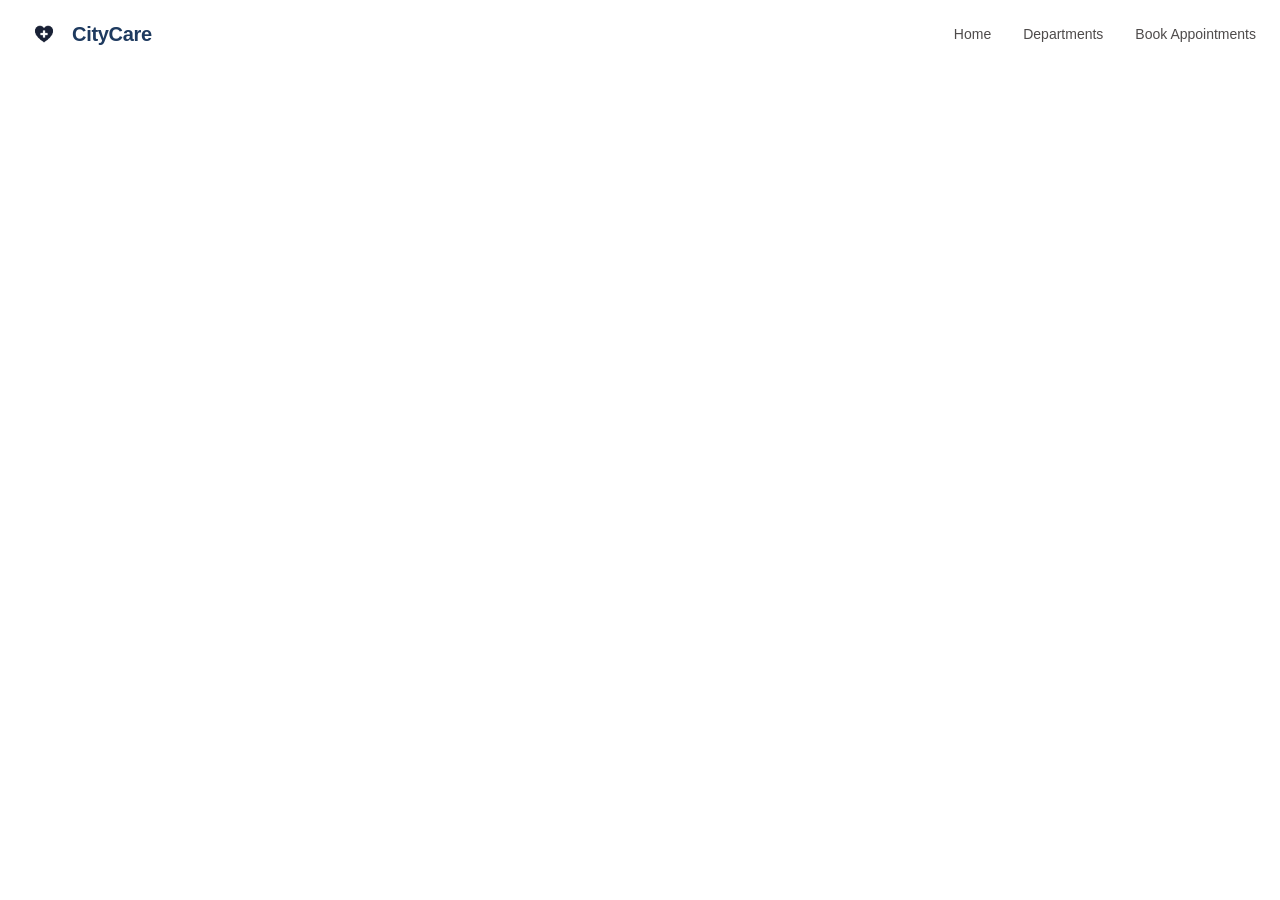
==== index.html @ 742a485a "Initial Setup" ====
<!DOCTYPE html>
<html lang="en">
<head>
    <meta charset="UTF-8">
    <meta name="viewport" content="width=device-width, initial-scale=1.0">
    <title>Homepage</title>
    <link rel="stylesheet" href="style.css">
</head>
    <body>
        
            <header>
                <div class="nav">
                    <button class="logo-area">
                        <div class="logo">
                        </div>
                        <div class="citycare">
                            CityCare
                        </div>
                    </button>
                    <nav>
                        <button class="navbuttons">
                            Home
                        </button>
                        <button class="navbuttons">
                            Departments
                        </button>
                        <button class="navbuttons">
                            Book Appointments
                        </button>
                        
                    </nav>
                </div>
            </header>
            <section id="hero">

            </section>
            <section>

            </section>
    
    </body>
</html>
---- style.css ----
*{
    margin: 0;
    padding: 0;
    box-sizing: border-box;
}



header{
    background-color: white;
    position: sticky;
    top: 0px;
}

.nav{
    
    height: 68px;
    display: flex;
    align-items: center;
    justify-content: space-between;
    flex-wrap: wrap;
    color: black;
    padding: 0px 24px;
    gap: 24px;
}

.logo-area{
    display: flex;
    align-items: center;
    background: none;
    gap: 8px;
    padding: 0px;
    border-style: none;
}

.logo{
    width: 40px;
    height: 40px;
    background-image: url('images/logo_citycare.jpg');
    background-size: cover;
    background-position: center;
    display: inline-block;
} 

.citycare{
    font-size: 20px;
    letter-spacing: -0.3px;
    font-weight: 700;
    color: rgb(30, 58, 95);
}

nav{
    display: flex;
    gap: 32px;
    align-items: center;
    flex-wrap: wrap;
}
.navbuttons{
    display: flex;
    align-items: center;
    background: none;
    padding: 0px;
    border-style: none;
    font-size: 14px;
    color:rgb(78, 75, 75);
}
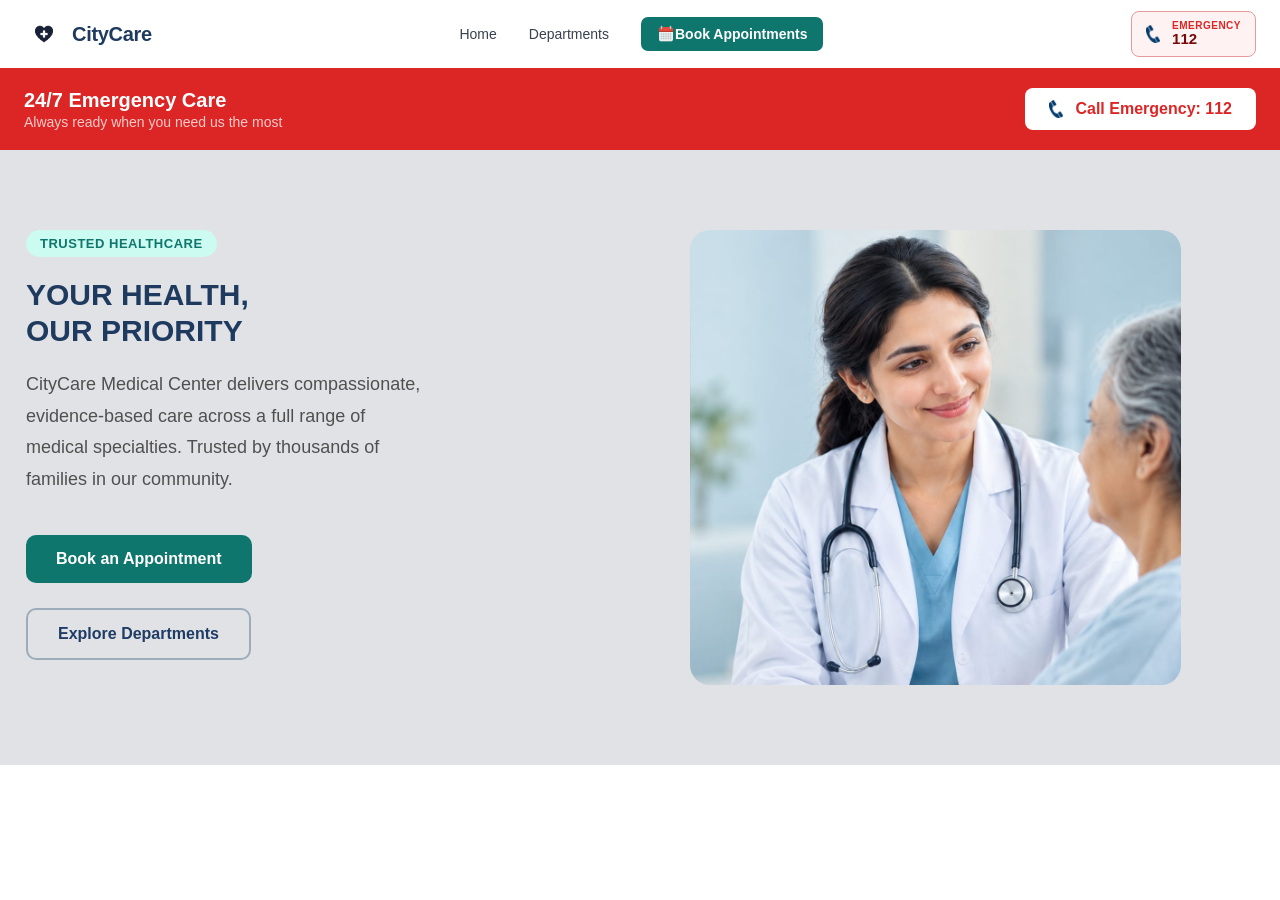
==== commit 64747537: "Home-1" ====
--- a/index.html
+++ b/index.html
@@ -24,15 +24,63 @@
                         <button class="navbuttons">
                             Departments
                         </button>
-                        <button class="navbuttons">
+                        <button class="navbuttons" id="appointment_button">
+                            <div class="appointment_calendar">
+                            </div>
                             Book Appointments
                         </button>
                         
                     </nav>
+                    <div class="emergency_button">
+                        <div class="phone_logo"></div>
+                        <div>
+                            <div class="emergency">
+                                EMERGENCY
+                            </div>
+                            <div class="emergency_contact">
+                                112
+                            </div>
+                        </div>
+                    </div>
                 </div>
             </header>
-            <section id="hero">
-
+            <main>
+                <div class="red_banner">
+                    <div>
+                        <div class="emergency_247">
+                            24/7 Emergency Care
+                        </div>
+                        <div class="emergency_247_content">
+                            Always ready when you need us the most
+                        </div>
+                    </div>
+                    <div class="emergency_button_main">
+                        <div class="phone_logo"></div>
+                            Call Emergency: 112
+                    </div>
+                </div>
+            </main>
+            <section class="hero">
+                <div>
+                    <div class="trusted_healthcare">
+                        TRUSTED HEALTHCARE
+                    </div>
+                    <h1 class="health_priority">
+                        YOUR HEALTH,<br> OUR PRIORITY
+                    </h1>
+                    <p class="hero_description">
+                        CityCare Medical Center delivers compassionate, evidence-based care across a full range of medical specialties. Trusted by thousands of families in our community.
+                    </p>
+                    <div class="hero_buttons_flex" >
+                        <div class="hero_buttons" id="appointment_button_main">
+                            Book an Appointment
+                        </div>
+                        <div class="hero_buttons" id="explore_dept">
+                            Explore Departments
+                        </div>
+                    </div>
+                </div>
+                <div class="doctor_image"></div>
             </section>
             <section>
 
--- a/style.css
+++ b/style.css
@@ -2,6 +2,7 @@
     margin: 0;
     padding: 0;
     box-sizing: border-box;
+    font-family: sans-serif;
 }
 
 
@@ -62,7 +63,162 @@
     padding: 0px;
     border-style: none;
     font-size: 14px;
-    color:rgb(78, 75, 75);
-}
-
-
+    color:#374151;
+    cursor: pointer;
+}
+
+.appointment_calendar{
+    height: 18px;
+    width: 18px;
+    background-image: url('images/calendar.png');
+    background-size: contain;
+    background-repeat: no-repeat;
+}
+
+#appointment_button{
+    background-color:rgb(15, 118, 110);
+    color: white;
+    font-weight: 600;
+    display: flex;
+    align-items: center;
+    padding: 8px 16px;
+    border-radius: 7px;
+}
+
+.phone_logo{
+    height: 18px;
+    width: 18px;
+    background-image: url('images/phone_logo.png');
+    background-size: contain;
+    background-repeat: no-repeat;
+}
+
+.emergency_button{
+    display: flex;
+    align-items: center;
+    gap: 8px;
+    padding: 8px 14px;
+    background-color: rgb(254, 242, 242);
+    border: 1px solid rgb(231, 154, 154);
+    border-radius: 8px;
+}
+
+.emergency{
+    font-size: 10px;
+    color: rgb(220, 38, 38);
+    font-weight: 600;
+    letter-spacing: 0.5px;
+}
+
+.emergency_contact{
+    font-size: 15px;
+    line-height: 1.1;
+    color: rgb(121, 8, 8);
+    font-weight: 700;
+}
+
+.red_banner{
+    display: flex;
+    align-items: center;
+    padding: 20px 24px;
+    background-color: rgb(220, 38, 38);
+    justify-content: space-between;
+    color: white;
+}
+
+.emergency_247{
+    font-weight: 700;
+    font-size: 20px;
+    margin-bottom: 2px;
+}
+
+.emergency_247_content{
+    color:rgb(254, 202, 202);
+    font-size: 14px;
+}
+
+.emergency_button_main{
+    display: flex;
+    align-items: center;
+    padding: 12px 24px;
+    gap: 8px;
+    background-color: white;
+    font-weight: 700;
+    color: rgb(220, 38, 38);
+    border-radius: 8px;
+    font-size: 16px;
+}
+
+.hero{
+    padding: 80px 26px;
+    display: grid;
+    grid-template-columns: 50% 40%;
+    background-color:#e1e2e6;
+    gap: 50px;
+}
+
+.trusted_healthcare{
+    color:rgb(15, 118, 110);
+    background-color: rgb(204, 251, 241);
+    border-radius: 100px;
+    font-size: 13px;
+    letter-spacing: 0.5px;
+    padding: 6px 14px;
+    margin-bottom: 20px;
+    font-weight: 600;
+    display: inline-block;
+}
+
+.doctor_image{
+    background-image: url('images/care_point.jpeg');
+    background-size: cover;
+    background-position: center;
+    border-radius: 20px;
+}
+
+.health_priority{
+    font-weight: 800;
+    font-size: 30px;
+    color: rgb(30, 58, 95);
+    margin-bottom: 20px;
+    line-height: 1.2;
+}
+
+.hero_description{
+    font-size: 18px;
+    color: rgb(80, 80, 80);
+    margin-bottom: 40px;
+    line-height: 1.75;
+    max-width: 400px;
+}
+
+.hero_buttons_flex{
+    display: flex;
+    flex-direction: column;
+    align-items: flex-start;
+}
+
+.hero_buttons{
+    font-weight: 700;
+    padding: 15px 30px;
+    border-radius: 10px;
+    margin-bottom: 25px;
+    cursor: pointer;
+}
+
+#appointment_button_main{
+    background-color:rgb(15, 118, 110);
+    color: white;
+    font-weight: 700;
+    padding: 15px 30px;
+    border-radius: 10px;
+    margin-bottom: 25px;
+    cursor: pointer;
+}
+
+#explore_dept{
+    background-color: transparent;
+    color: rgb(30, 60, 100);
+    border: 2px solid rgb(157, 172, 187);
+    
+}
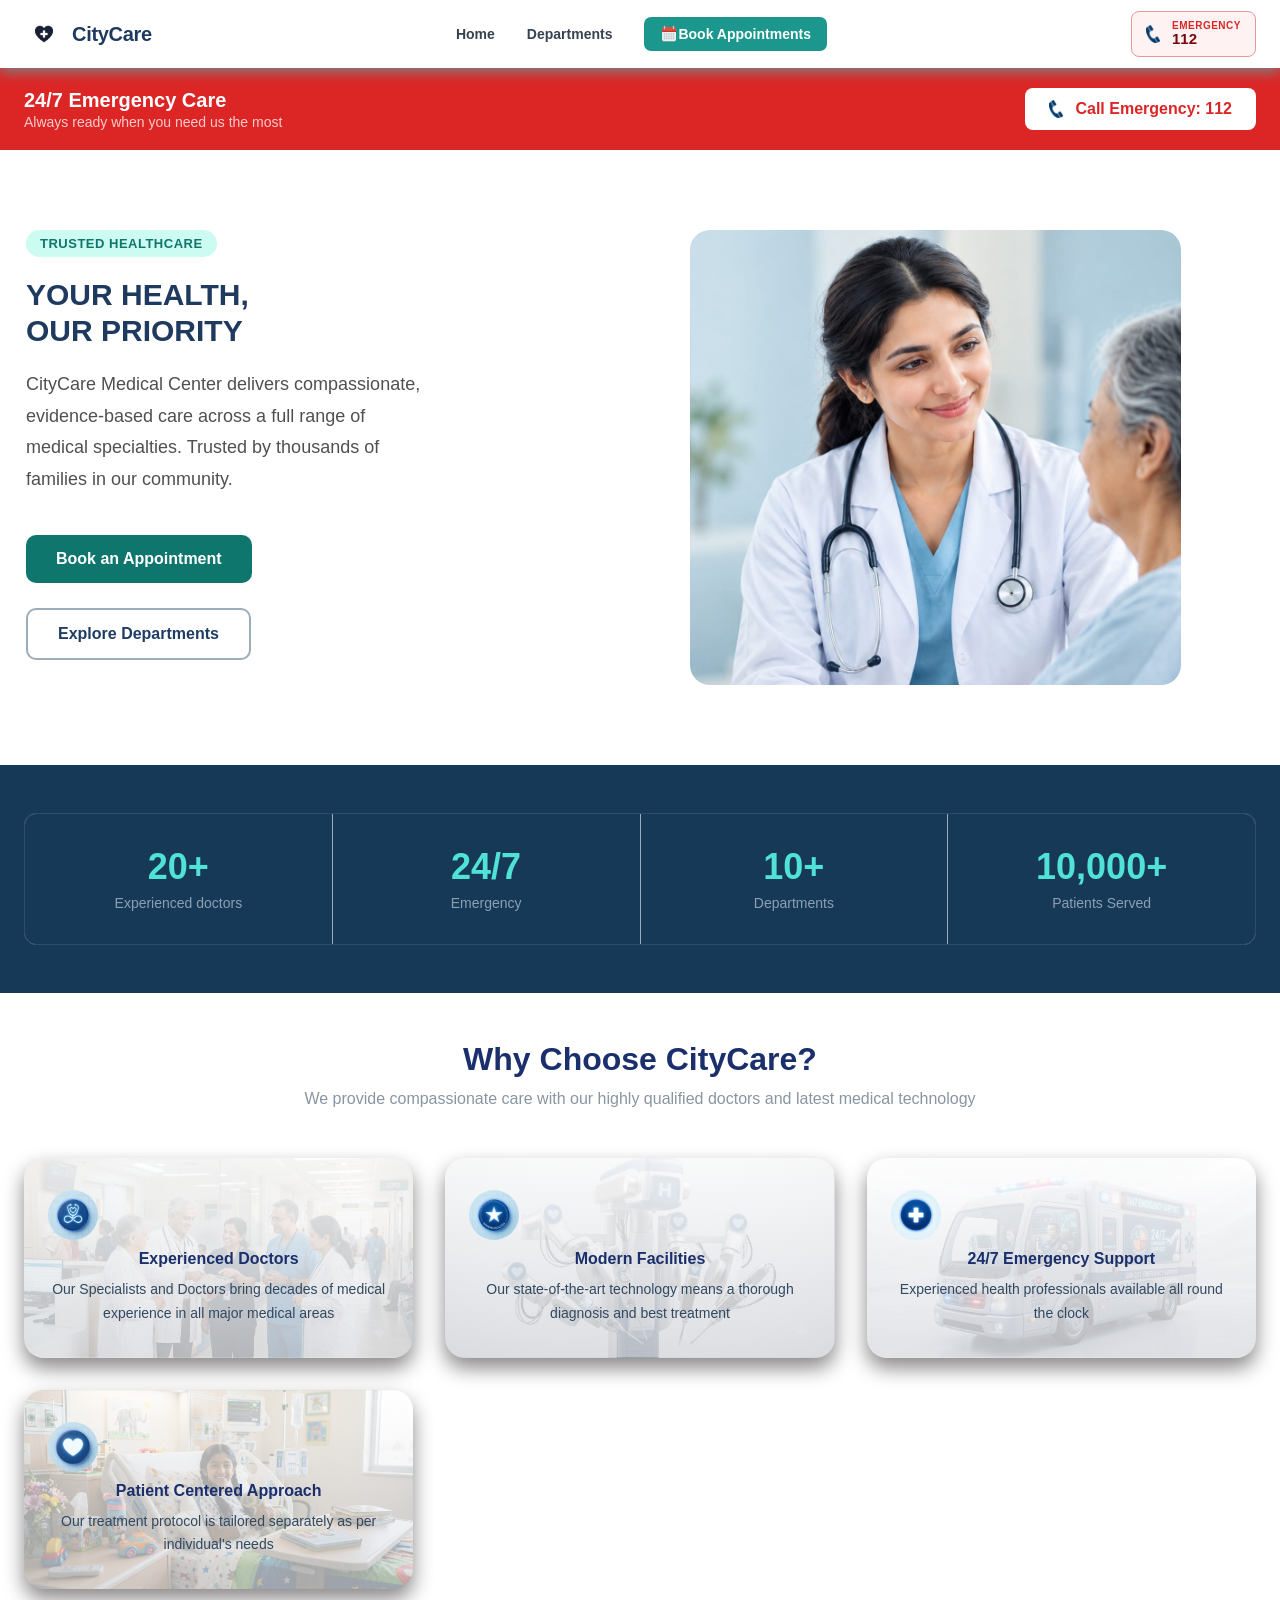
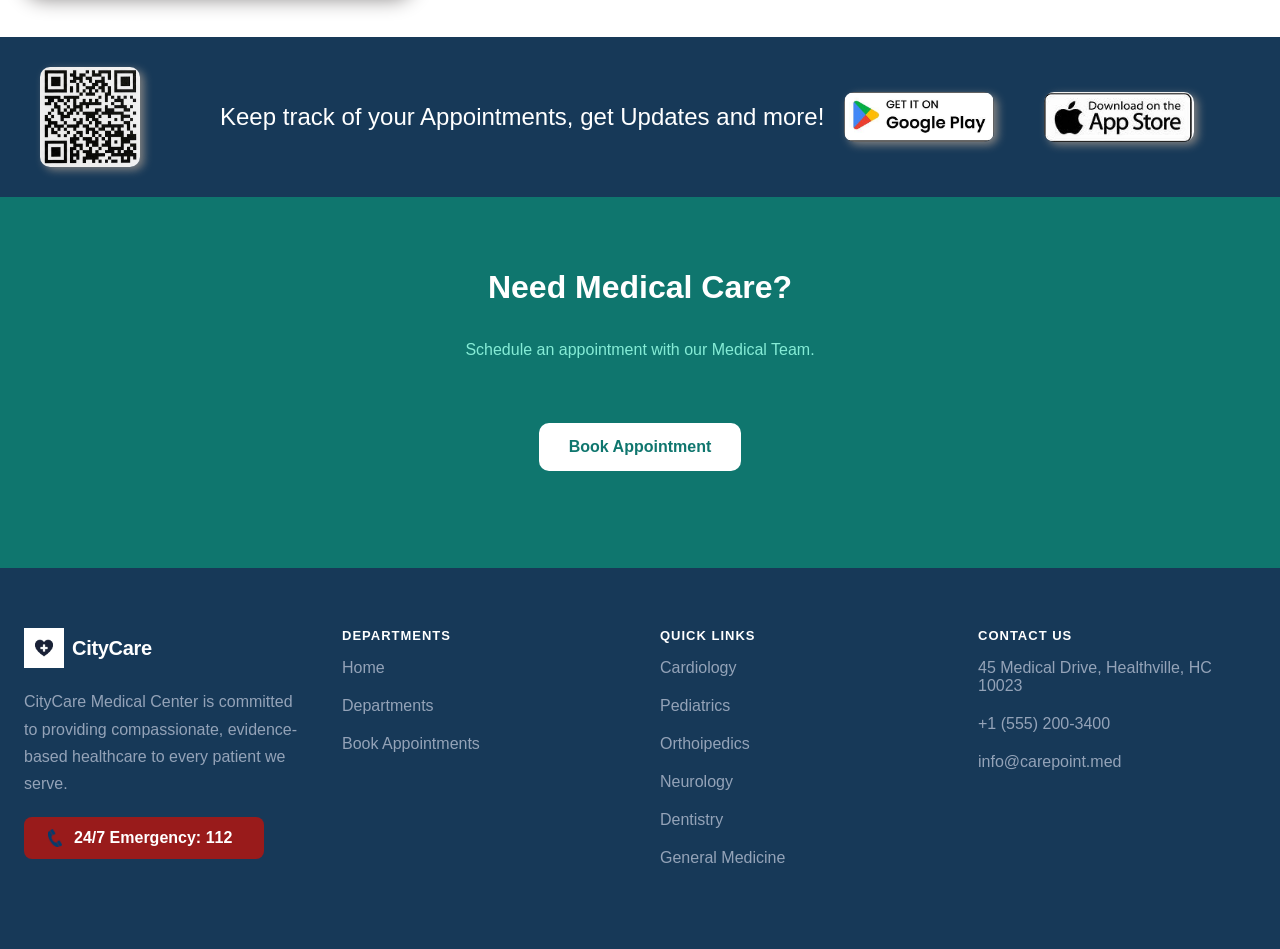
==== commit bf10f781: "Task1 Complete" ====
--- a/index.html
+++ b/index.html
@@ -18,17 +18,17 @@
                         </div>
                     </button>
                     <nav>
-                        <button class="navbuttons">
+                        <a href="index.html" class="navbuttons">
                             Home
-                        </button>
-                        <button class="navbuttons">
+                        </a>
+                        <a href="departments.html" class="navbuttons">
                             Departments
-                        </button>
-                        <button class="navbuttons" id="appointment_button">
+                        </a>
+                        <a href="appointment.html" class="navbuttons" id="appointment_button">
                             <div class="appointment_calendar">
                             </div>
                             Book Appointments
-                        </button>
+                        </a>
                         
                     </nav>
                     <div class="emergency_button">
@@ -82,9 +82,174 @@
                 </div>
                 <div class="doctor_image"></div>
             </section>
-            <section>
+            <section class="services">
+                <div class="services_container">
+                    <div class="services_item">
+                        <div >20+</div>
+                        <span>
+                        Experienced doctors
+                        </span>
+                    </div>
+                    <div class="services_item">
+                       <div>24/7</div>
+                       <span>
+                        Emergency
+                        </span>
+                    </div>
+                    <div class="services_item">
+                        <div>10+</div>
+                        <span>
+                        Departments
+                        </span>
+                    </div>
+                    <div class="services_item">
+                        <div>10,000+</div>
+                        <span>
+                        Patients Served
+                        </span>
+                    </div>
+                </div>
+            </section>
+            <section class="whyus">
+                <div class="whyus_heading">
+                    <h2>
+                        Why Choose CityCare?
+                    </h2>
+                    <p>
+                        We provide compassionate care with our highly qualified doctors and latest medical technology
+                    </p>
+                </div>
+                <div class="whyus_container">
+                    <div class="whyus_item" style="background-image:linear-gradient(rgba(255, 255, 255, .9), rgba(225, 226, 230, .8)), url('images/experienced_doctors.png'); background-position: center; background-size: cover;">
+                        <div class="whyus_image" id="experienced_doctors"></div>
+                        <div >Experienced Doctors</div>
+                        <span>
+                        Our Specialists and Doctors bring decades of medical experience in all major medical areas
+                        </span>
+                    </div>
+                    <div class="whyus_item" style="background-image:linear-gradient(rgba(255, 255, 255, .9), rgba(225, 226, 230, .8)), url('images/robotic_surgery.jpeg'); background-position: center; background-size: cover;">
+                        <div class="whyus_image" id="modern_facilities"></div>
+                       <div>Modern Facilities</div>
+                       <span>
+                        Our state-of-the-art technology means a thorough diagnosis and best treatment
+                        </span>
+                    </div>
+                    <div class="whyus_item" style="background-image:linear-gradient(rgba(255, 255, 255, .9), rgba(225, 226, 230, .8)), url('images/ambulance.jpeg'); background-position: center; background-size: cover;">
+                        <div class="whyus_image" id="emergency"></div>
+                        <div>24/7 Emergency Support</div>
+                        <span>
+                        Experienced health professionals available all round the clock
+                        </span>
+                    </div>
+                    <div class="whyus_item" style="background-image:linear-gradient(rgba(255, 255, 255, .7), rgba(225, 226, 230, .7)), url('images/child.png'); background-position: center; background-size: cover;">
+                        <div class="whyus_image" id="patient_centered"></div>
+                        <div>Patient Centered Approach</div>
+                        <span>
+                            Our treatment protocol is tailored separately as per individual's needs
+                        </span>
+                    </div>
+                </div>
+            </section>
+            <section class="download">
+                <div class="download_flex">
+                    <div class="qr"></div>
+                    <div class="download_content">
+                        Keep track of your Appointments, get Updates and more!
+                    </div>
+                    <div class="play_and_app">
+                            
+                            <div class="playicon"></div>
+                        
+                            <div class="appicon"></div>
+                    </div>
+                </div>
+            </section>
+            <section class="cta">
+                <div class="cta_flex">
+                    <div class="cta_heading">
+                        Need Medical Care?
+                    </div>
+                    <div class="cta_content">
+                        Schedule an appointment with our Medical Team.
 
-            </section>
-    
+                    </div>
+                    <div class="cta_button">
+                        Book Appointment
+                    </div>
+                </div>
+            </section>
+            <footer class="footer">
+                <div class="footer_container">
+                    <div class="footer_item">
+                        <div class="logo-area">
+                            <div class="logo">
+                            </div>
+                            <div class="citycare">
+                                CityCare
+                            </div>
+                        </div>
+                        <div class="footer_content">
+                        CityCare Medical Center is committed to providing compassionate, evidence-based healthcare to every patient we serve.
+                        </div>
+                        <div class="emergency_button_main">
+                            <div class="phone_logo"></div>
+                                24/7 Emergency: 112
+                        </div>
+                    </div>
+                    
+                    <div class="footer_item">
+                        <h4>
+                            DEPARTMENTS
+                        </h4>
+                        <a href="#">
+                            Home
+                        </a>
+                        <a href="#">
+                            Departments
+                        </a>
+                        <a href="#">
+                            Book Appointments
+                        </a>
+                    </div>
+                    <div class="footer_item">
+                        <h4>
+                            QUICK LINKS
+                        </h4>
+                        <a href="#">
+                            Cardiology
+                        </a>
+                        <a href="#">
+                            Pediatrics
+                        </a>
+                        <a href="#">
+                            Orthoipedics
+                        </a>
+                        <a href="#">
+                            Neurology
+                        </a>
+                        <a href="#">
+                            Dentistry
+                        </a>
+                        <a href="#">
+                            General Medicine
+                        </a>
+
+                    </div>
+                    <div class="footer_item">
+                        <h4>
+                            CONTACT US
+                        </h4>
+                        <a href="#">
+                            45 Medical Drive, Healthville, HC 10023
+                        </a>
+                        <a href="#">
+                            +1 (555) 200-3400
+                        </a>
+                        <a href="#">
+                            info@carepoint.med
+                        </a>
+                    </div>
+                </div>
+            </footer>
     </body>
 </html>
--- a/style.css
+++ b/style.css
@@ -11,6 +11,7 @@
     background-color: white;
     position: sticky;
     top: 0px;
+    box-shadow: 0px 4px 12px grey;
 }
 
 .nav{
@@ -40,7 +41,7 @@
     background-image: url('images/logo_citycare.jpg');
     background-size: cover;
     background-position: center;
-    display: inline-block;
+    /* display: inline-block; */
 } 
 
 .citycare{
@@ -63,8 +64,18 @@
     padding: 0px;
     border-style: none;
     font-size: 14px;
+    font-weight: 600;
+    text-decoration: none;
     color:#374151;
     cursor: pointer;
+    transition: color .4s;
+}
+
+.navbuttons:hover{
+    color: rgb(7, 116, 97);
+}
+.navbuttons:active{
+    color: rgb(7, 116, 97);
 }
 
 .appointment_calendar{
@@ -76,13 +87,18 @@
 }
 
 #appointment_button{
-    background-color:rgb(15, 118, 110);
+    background-color:rgb(28, 151, 141);
     color: white;
     font-weight: 600;
     display: flex;
     align-items: center;
     padding: 8px 16px;
     border-radius: 7px;
+    transition: background-color .3s;
+}
+
+#appointment_button:hover{
+    background-color: rgb(3, 71, 60);
 }
 
 .phone_logo{
@@ -153,7 +169,7 @@
     padding: 80px 26px;
     display: grid;
     grid-template-columns: 50% 40%;
-    background-color:#e1e2e6;
+    background-color:#ffffff;
     gap: 50px;
 }
 
@@ -205,7 +221,9 @@
     margin-bottom: 25px;
     cursor: pointer;
 }
-
+.hero_buttons:hover {
+    box-shadow: 3px 4px 6px rgb(77, 74, 74);
+}
 #appointment_button_main{
     background-color:rgb(15, 118, 110);
     color: white;
@@ -221,4 +239,514 @@
     color: rgb(30, 60, 100);
     border: 2px solid rgb(157, 172, 187);
     
+}
+
+.services{
+    padding: 48px 24px;
+    background-color: rgb(23, 57, 88);
+    
+}
+
+.services_container{
+    display: grid;
+    grid-template-columns: repeat(4, 1fr);
+    gap: 1px;
+    border-radius: 12px;
+    overflow: hidden;
+    border: 1px solid rgb(45, 74, 112);
+    background-color: rgb(157, 172, 187);;
+}
+
+.services_item{
+    padding: 32px 24px;
+    text-align: center;
+    background-color: rgb(23, 57, 88);
+}
+
+.services_item span{
+    font-size: 14px;
+    font-weight: 500;
+    color:rgb(140, 160, 180)
+}
+.services_item div{
+    font-weight: 800;
+    font-size: 36px;
+    color: rgb(80, 226, 214);
+    margin-bottom: 6px;
+}
+
+.whyus{
+    padding: 48px 24px;
+    background-color: #ffffff;
+    text-align: center;
+    
+}
+
+.whyus_container{
+    display: grid;
+    grid-template-columns: 1fr 1fr 1fr;
+    gap: 32px;
+}
+
+.whyus_item{
+    padding: 32px 24px;
+    text-align: center;
+    background-color: #e1e2e6;
+    border-radius: 20px;
+    box-shadow: 0px 10px 20px rgb(138, 135, 135);
+    transition: transform .2s;
+}
+
+.whyus_item:hover{
+    transform: translateY(-10px);
+}
+
+.whyus_image{
+    width: 50px;
+    height: 50px;
+    background-size: cover;
+    background-position: center;
+    justify-self: center;
+    border-radius: 50%;
+}
+#emergency{
+    background-image: url('images/247_emergency2.jpeg');
+}
+#modern_facilities{
+    background-image: url('images/modern_facilities.jpeg');
+}
+#experienced_doctors{
+    background-image: url('images/stethoscope.jpeg');
+}
+#patient_centered{
+    background-image: url('images/heart.jpeg');
+}
+
+.whyus_item span{
+    font-size: 14px;
+    font-weight: 500;
+    line-height: 1.7;
+    color:rgb(48, 73, 97);
+}
+.whyus_item div{
+    font-weight: 700;
+    font-size: 16px;
+    color: rgb(26, 47, 107);
+    margin-bottom: 10px;
+}
+
+.whyus_heading{
+    margin-bottom: 50px;
+}
+
+.whyus_heading h2{
+    font-weight: 800;
+    font-size: 32px;
+    color: rgb(26, 47, 107);
+    margin-bottom: 12px;
+}
+
+.whyus_heading p{
+    color:rgb(137, 149, 161);
+}
+
+.download{
+    /* background-color: #4E9BC4; */
+    background-color:rgb(23, 57, 88);
+    padding: 30px 40px;
+}
+
+.download_flex{
+    display: flex;
+    align-items: center;
+    gap: 20px;
+}
+
+.qr{
+    height: 100px;
+    width:100px;
+    background-image: url('images/qr.jpeg');
+    background-size: cover;
+    background-position: center;
+    box-shadow: 4px 3px 8px grey;
+    border-radius: 10px;
+    margin-right: 60px;
+}
+
+.download_content{
+    color: white;
+    font-size: 24px;
+    font-weight: 500;
+}
+
+.play_and_app{
+    display: flex;
+    align-items: center;
+    gap: 50px;
+}
+
+
+
+.playicon{
+    width: 150px;
+    height: 50px;
+    background-image: url('images/google_play.jpeg');
+    background-size: contain;
+    border-radius: 10px;
+    box-shadow: 4px 3px 8px grey;
+    transition: translate .2s;
+
+}
+.playicon:hover{
+    transform: translateY(-5px);
+}
+.appicon{
+    width: 150px;
+    height: 50px;
+    background-image: url('images/app_store.jpeg');
+    background-size: cover;
+    border-radius: 10px;
+    box-shadow: 4px 3px 8px grey;
+    transition: transform .2s;
+}
+.appicon:hover{
+    transform: translateY(-5px);
+}
+
+.cta{
+    background-color: rgb(15, 118, 110);
+    padding: 72px 24px;
+    font-weight: 700;
+}
+.cta_flex{
+    display: flex;
+    flex-direction: column;
+    justify-content: center;
+    align-items: center;
+    gap: 30px;
+}
+
+.cta_heading{
+    font-size: 32px;
+    color: white;
+    
+}
+
+.cta_content{
+    color: rgb(133, 236, 214);
+    line-height: 1.7;
+    margin-bottom: 30px;
+    font-size: 16px;
+    font-weight: 500;
+}
+
+.cta_button{
+    padding: 15px 30px;
+    border-radius: 10px;
+    margin-bottom: 25px;
+    cursor: pointer;
+    background-color: white;
+    color:rgb(15, 118, 110);
+}
+
+.footer{
+    padding: 60px 24px 32px;
+    background-color: rgb(23, 57, 88);
+}
+.footer_container{
+    display: grid;
+    grid-template-columns: 1fr 1fr 1fr 1fr;
+    gap: 40px;
+    
+}
+
+.footer_item{
+    margin-bottom: 30px;
+}
+
+.footer_content{
+    color: rgb(148, 163, 184);
+    line-height: 1.7;
+    margin-bottom: 20px;
+}
+
+.footer_container .logo-area{
+    margin-bottom: 20px;
+}
+
+.footer_container .citycare{
+    color: white;
+}
+
+.footer_container .emergency_button_main{
+    color: white;
+    background-color: rgb(153, 27, 27);
+    width: 240px;
+}
+
+.footer_item h4{
+    color: white;
+    font-size: 13px;
+    letter-spacing: 1px;
+    margin-bottom: 16px;
+    
+}
+
+.footer_item a{
+    margin-bottom: 20px;
+    color: rgb(148, 163, 184);
+    display: block;
+    text-decoration: none;
+}
+
+
+
+.book_appointment{
+    background-color: rgb(240, 247, 255);
+    padding: 64px 24px;
+    text-align: center;
+    border-bottom: 1px solid rgb(226, 232, 240);
+}
+
+.book_appointment_div{
+    max-width: 600px;
+    margin: 0px auto;
+}
+
+.book_appointment_div p{
+    color: rgb(75, 85, 99);
+    font-size: 17px;
+    line-height: 1.7;
+}
+
+.book_appointment_div h2{
+    color: rgb(26, 47, 107);
+    font-size: 42px;
+    margin-bottom: 16px;
+}
+
+.departments{
+    padding: 80px 24px;
+    background-color: white;;
+}
+
+.departments_grid{
+    display: grid;
+    gap: 32px;
+    grid-template-columns: 1fr 1fr 1fr;
+}
+.departments_items{
+    display: flex;
+    flex-direction: column;
+    padding: 32px;
+    border: 1px solid rgb(226, 232, 240);
+    border-radius: 15px;
+    background-color: rgb(248, 250, 252);
+}
+
+.departments_items p{
+    margin-bottom: 20px;
+    color: rgb(107, 114, 128);
+    line-height: 1.7;
+    font-size: 14px;
+}
+
+.departments_items h3{
+    color:rgb(30, 58, 95);
+    margin-bottom: 10px;
+
+}
+
+ul{
+    list-style: none;
+    display: flex;
+    flex-direction: column;
+    gap: 8px;
+    margin-bottom: 24px;
+}
+
+li{
+    display: flex;
+    gap: 10px;
+    color: rgb(55, 65, 81);
+}
+
+.dept_button{
+    text-decoration: none;
+    padding: 12px 20px;
+    color: white;
+    background-color: rgb(30, 58, 95);
+    border-radius: 10px;
+    text-align: center;
+    font-weight: 700;
+}
+
+#paediatrics_logo{
+    background-image: url('images/Paediatrics.jpeg');
+    border-radius: 8px;
+}
+
+#general_logo{
+    background-image: url('images/general.jpeg');
+    border-radius: 8px;
+}
+
+#neurology_logo{
+    background-image: url('images/neurology.jpeg');
+    border-radius: 8px;
+}
+
+#cardiology_logo{
+    background-image: url('images/cardiology.jpeg');
+    border-radius: 8px;
+}
+
+#dentistry_logo{
+    background-image: url('images/dentistry.jpeg');
+    border-radius: 8px;
+}
+
+#orthopaedics_logo{
+    background-image: url('images/ortho.jpeg');
+    border-radius: 8px;
+}
+
+.tick{
+    width: 30px;
+    height: 30px;
+    background-size: cover;
+    background-position: center;
+    justify-self: center;
+    border-radius: 50%;
+    background-image: url('images/tick.jpeg');
+}
+
+.appointment_form{
+    padding: 64px 24px;
+
+}
+.appointment_grid{
+    display: grid;
+    grid-template-columns: 1fr 1fr;
+    gap: 48px;
+    align-items: start;
+}
+.appointment_item{
+    display: flex;
+    flex-direction: column;
+    gap: 20px;
+}
+
+.appointment_item h2{
+    color: rgb(30, 58, 95);
+    margin-bottom: 16px;
+    font-weight: 700;
+}
+
+.appointment_item p{
+    color: rgb(75, 85, 99);
+    line-height: 1.75;
+    margin-bottom: 24px;
+}
+
+.appointment_item_left{
+    display: flex;
+    align-items: flex-start;
+    gap: 12px;
+}
+
+#form{
+    padding: 36px;
+    background-color: rgb(248, 250, 252);
+    border-radius: 24px;
+    border: 2px solid rgb(226, 232, 240);
+}
+
+#form h3{
+    color:rgb(30, 58, 95);
+    margin-bottom: 24px;
+}
+
+form{
+    display: flex;
+    flex-direction: column;
+    gap: 20px;
+}
+
+label{
+    display: block;
+    color: rgb(55, 65, 81);
+    font-weight: 600;
+    font-size: 14px;
+    margin-bottom: 6px;
+}
+
+.form_box{
+    width: 100%;
+    padding: 12px 14px;
+    border: 1px solid rgb(226, 232, 240);
+    background-color: white;
+    color: rgb(31, 41, 55);
+    border-radius: 8px;
+}
+
+.same_line_inputs{
+    display: grid;
+    grid-template-columns: 1fr 1fr;
+    gap: 16px;
+}
+
+form span{
+    color: rgb(119, 3, 3);
+}
+
+.emergency_box{
+    border-radius: 10px;
+    margin-bottom: 6px;
+    padding: 16px 18px;
+    background-color: rgb(254, 242, 242);
+    border: 1px solid rgb(254, 202, 202);
+}
+
+.item_left_emergency_head{
+    color: rgb(153, 27, 27);
+    font-size: 14px;
+    font-weight: 700;
+    margin-bottom: 8px;
+}
+
+.item_left_emergency_content{
+    color: rgb(185, 28, 28);
+    font-size: 14px;
+}
+
+.item_left_head{
+    font-size: 12px; 
+    font-weight: 600;
+    color: rgb(107, 114, 128);
+}
+
+.item_left_content{
+    color: rgb(31, 41, 55);
+    font-size: 15px;
+}
+
+.add_logo{
+    width: 30px;
+    height: 30px;
+    background-size: cover;
+    background-position: center;
+    justify-self: center;
+    border-radius: 12px;
+    background-image: url('images/map.jpeg');
+}
+
+.mail_logo{
+    width: 30px;
+    height: 30px;
+    background-size: contain;
+    background-position: center;
+    justify-self: center;
+    border-radius: 12px;
+    background-image: url('images/mail.jpeg');
 }
